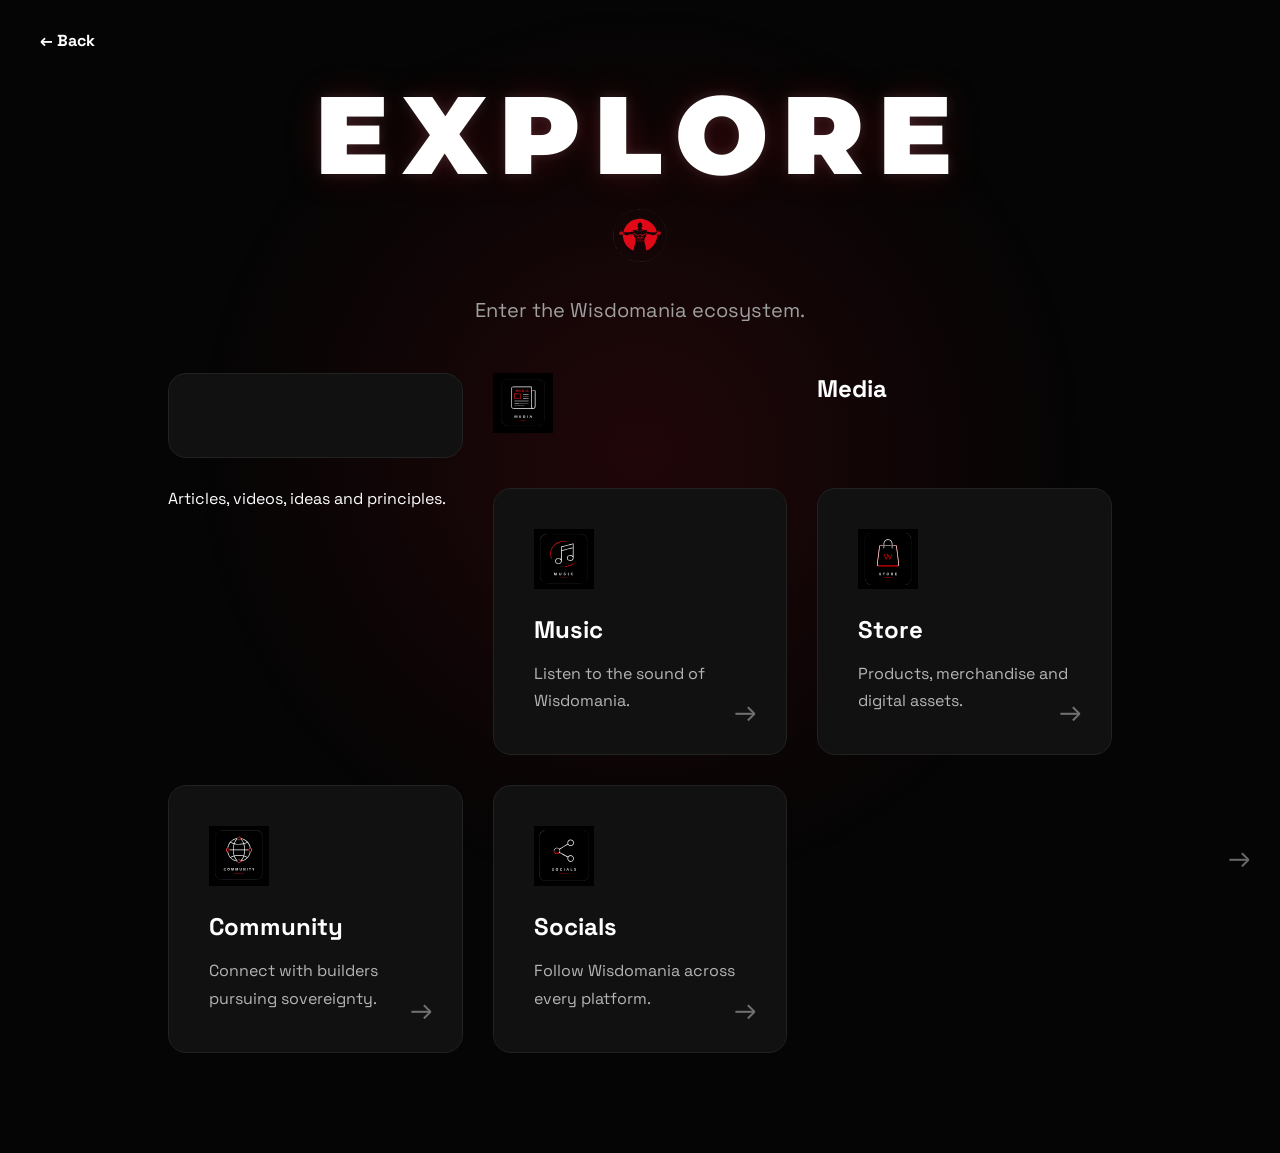
==== explore.html @ 597f0857 "Add Explore and Media pages" ====
<!DOCTYPE html>
<html lang="en">
<head>
<meta charset="UTF-8">
<meta name="viewport" content="width=device-width, initial-scale=1.0">

<title>Explore | Wisdomania</title>

<link rel="preconnect" href="https://fonts.googleapis.com">
<link href="https://fonts.googleapis.com/css2?family=Montserrat:wght@800;900&family=Space+Grotesk:wght@300;400;500;700&display=swap" rel="stylesheet">
<style>

*{
margin:0;
padding:0;
box-sizing:border-box;
}

body{
background:#050505;
color:white;
font-family:"Space Grotesk",sans-serif;
overflow-x:hidden;
}

body::before{

content:"";

position:fixed;

top:50%;
left:50%;

width:900px;
height:900px;

transform:translate(-50%,-50%);

background:radial-gradient(circle,
rgba(193,18,31,.15),
transparent 70%);

pointer-events:none;

z-index:-1;

animation:pulse 8s ease-in-out infinite;

}

@keyframes pulse{

0%,100%{
transform:translate(-50%,-50%) scale(1);
}

50%{
transform:translate(-50%,-50%) scale(1.1);
}

}

header{

text-align:center;

padding:80px 20px 50px;

}

.explore-title{
    font-family: "Montserrat", sans-serif;
    font-size: 110px;
    font-weight: 900;
    letter-spacing: 14px;
    text-transform: uppercase;
    line-height: 1;
    color: #ffffff;
    text-align: center;
    margin-bottom: 12px;
    text-shadow:
        0 0 12px rgba(255,255,255,.12),
        0 0 35px rgba(193,18,31,.22);
}

.explore-logo{

width:70px;

display:block;

margin:0 auto 25px;

animation:logoGlow 4s ease-in-out infinite;

}

header p{

font-size:20px;

color:#a0a0a0;

}

@keyframes logoGlow{

0%{
filter:drop-shadow(0 0 0px #c1121f);
}

50%{
filter:drop-shadow(0 0 22px #c1121f);
}

100%{
filter:drop-shadow(0 0 0px #c1121f);
}

}

.grid{

max-width:1200px;

margin:auto;

padding:0 10% 100px;

display:grid;

grid-template-columns:repeat(auto-fit,minmax(280px,1fr));

gap:30px;

}

.card{

background:#111;

border:1px solid #222;

border-radius:18px;

padding:40px;

text-decoration:none;

color:white;

transition:.35s;

position:relative;

overflow:hidden;

}

.card:hover{

transform:translateY(-8px);

border-color:#c1121f;

box-shadow:0 20px 45px rgba(193,18,31,.25);

}

.icon{
    width:60px;
    height:60px;
    margin-bottom:25px;
    display:block;
    transition:.35s;
}

.card:hover .icon{
    transform:scale(1.08);
    filter:drop-shadow(0 0 12px rgba(193,18,31,.45));
}

.card h2{

margin-bottom:15px;

}

.card p{

color:#b5b5b5;

line-height:1.7;

}

.arrow{

position:absolute;

right:30px;

bottom:25px;

font-size:28px;

opacity:.4;

transition:.3s;

}

.card:hover .arrow{

transform:translateX(8px);

opacity:1;

}

.back{

position:fixed;

top:30px;

left:40px;

text-decoration:none;

color:white;

font-weight:700;

}

.back:hover{

color:#c1121f;

}

</style>

</head>

<body>

<a href="index.html" class="back">← Back</a>

<header>

<h1 class="explore-title">EXPLORE</h1>

<img src="Images/logo.svg" alt="Wisdomania Logo" class="explore-logo">

<p>Enter the Wisdomania ecosystem.</p>

</header>

<section class="grid">

<a href="media.html" class="card"></a>

<img src="Images/icons/media.svg" alt="Media" class="icon">

<h2>Media</h2>

<p>Articles, videos, ideas and principles.</p>

<div class="arrow">→</div>

</a>

<a href="https://audiomack.com/" target="_blank" class="card">

<img src="Images/icons/music.svg" alt="Music" class="icon">

<h2>Music</h2>

<p>Listen to the sound of Wisdomania.</p>

<div class="arrow">→</div>

</a>

<a href="#" class="card">

<img src="Images/icons/store.svg" alt="Store" class="icon">

<h2>Store</h2>

<p>Products, merchandise and digital assets.</p>

<div class="arrow">→</div>

</a>

<a href="#" class="card">

<img src="Images/icons/community.svg" alt="Community" class="icon">

<h2>Community</h2>

<p>Connect with builders pursuing sovereignty.</p>

<div class="arrow">→</div>

</a>

<a href="#" class="card">

<img src="Images/icons/socials.svg" alt="Socials" class="icon">

<h2>Socials</h2>

<p>Follow Wisdomania across every platform.</p>

<div class="arrow">→</div>

</a>

</section>

</body>
</html>
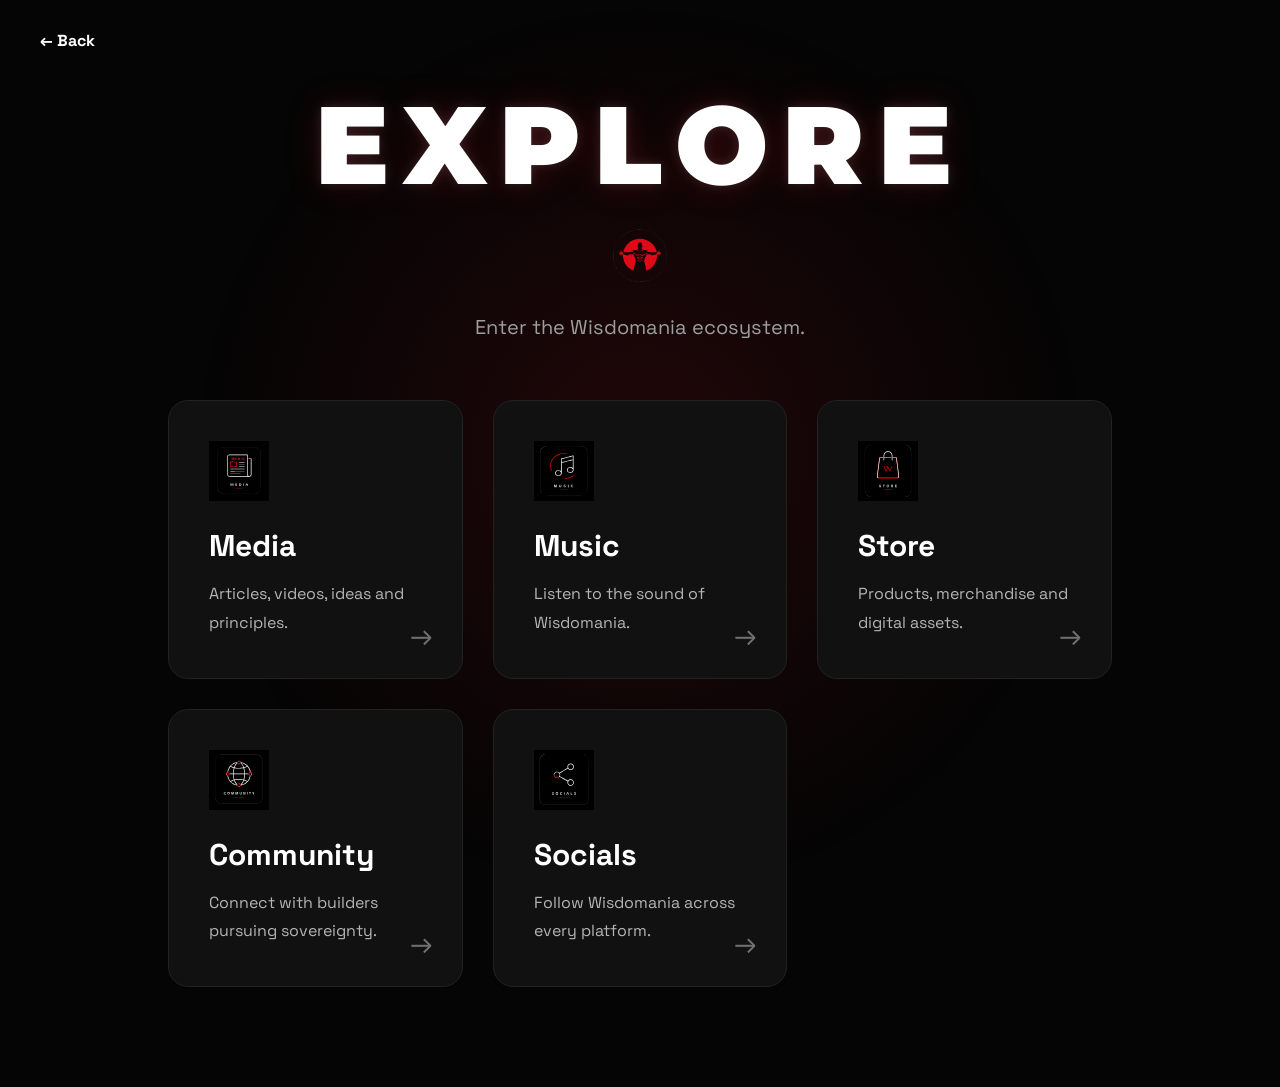
==== commit d69581e4: "Fix script" ====
--- a/explore.html
+++ b/explore.html
@@ -1,6 +1,8 @@
 <!DOCTYPE html>
 <html lang="en">
+
 <head>
+
 <meta charset="UTF-8">
 <meta name="viewport" content="width=device-width, initial-scale=1.0">
 
@@ -8,6 +10,7 @@
 
 <link rel="preconnect" href="https://fonts.googleapis.com">
 <link href="https://fonts.googleapis.com/css2?family=Montserrat:wght@800;900&family=Space+Grotesk:wght@300;400;500;700&display=swap" rel="stylesheet">
+
 <style>
 
 *{
@@ -18,35 +21,23 @@
 
 body{
 background:#050505;
-color:white;
+color:#fff;
 font-family:"Space Grotesk",sans-serif;
 overflow-x:hidden;
 }
 
 body::before{
-
 content:"";
-
 position:fixed;
-
 top:50%;
 left:50%;
-
 width:900px;
 height:900px;
-
 transform:translate(-50%,-50%);
-
-background:radial-gradient(circle,
-rgba(193,18,31,.15),
-transparent 70%);
-
+background:radial-gradient(circle,rgba(193,18,31,.15),transparent 70%);
 pointer-events:none;
-
 z-index:-1;
-
 animation:pulse 8s ease-in-out infinite;
-
 }
 
 @keyframes pulse{
@@ -61,53 +52,53 @@
 
 }
 
+.back{
+position:fixed;
+top:30px;
+left:40px;
+text-decoration:none;
+color:#fff;
+font-weight:700;
+z-index:10;
+}
+
+.back:hover{
+color:#c1121f;
+}
+
 header{
-
 text-align:center;
-
-padding:80px 20px 50px;
-
+padding:90px 20px 60px;
 }
 
 .explore-title{
-    font-family: "Montserrat", sans-serif;
-    font-size: 110px;
-    font-weight: 900;
-    letter-spacing: 14px;
-    text-transform: uppercase;
-    line-height: 1;
-    color: #ffffff;
-    text-align: center;
-    margin-bottom: 12px;
-    text-shadow:
-        0 0 12px rgba(255,255,255,.12),
-        0 0 35px rgba(193,18,31,.22);
+font-family:"Montserrat",sans-serif;
+font-size:110px;
+font-weight:900;
+letter-spacing:14px;
+text-transform:uppercase;
+line-height:1;
+text-shadow:
+0 0 12px rgba(255,255,255,.12),
+0 0 35px rgba(193,18,31,.22);
 }
 
 .explore-logo{
-
 width:70px;
-
 display:block;
-
-margin:0 auto 25px;
-
+margin:22px auto;
 animation:logoGlow 4s ease-in-out infinite;
-
 }
 
 header p{
-
 font-size:20px;
-
-color:#a0a0a0;
-
+color:#9e9e9e;
 }
 
 @keyframes logoGlow{
 
 0%{
-filter:drop-shadow(0 0 0px #c1121f);
+filter:drop-shadow(0 0 0 #c1121f);
 }
 
 50%{
@@ -115,129 +106,101 @@
 }
 
 100%{
-filter:drop-shadow(0 0 0px #c1121f);
+filter:drop-shadow(0 0 0 #c1121f);
 }
 
 }
 
 .grid{
-
 max-width:1200px;
-
 margin:auto;
-
 padding:0 10% 100px;
-
 display:grid;
-
 grid-template-columns:repeat(auto-fit,minmax(280px,1fr));
-
 gap:30px;
-
 }
 
 .card{
-
 background:#111;
-
 border:1px solid #222;
-
-border-radius:18px;
-
+border-radius:20px;
 padding:40px;
-
 text-decoration:none;
-
-color:white;
-
+color:#fff;
+position:relative;
+overflow:hidden;
+
+opacity:0;
+transform:translateY(50px) scale(.96);
+transition:
+transform .4s,
+box-shadow .4s,
+border-color .4s,
+opacity .6s;
+}
+
+.card:hover{
+transform:translateY(-10px);
+border-color:#c1121f;
+box-shadow:0 20px 45px rgba(193,18,31,.25);
+}
+
+.icon{
+width:60px;
+height:60px;
+margin-bottom:25px;
+display:block;
 transition:.35s;
-
-position:relative;
-
-overflow:hidden;
-
-}
-
-.card:hover{
-
-transform:translateY(-8px);
-
-border-color:#c1121f;
-
-box-shadow:0 20px 45px rgba(193,18,31,.25);
-
-}
-
-.icon{
-    width:60px;
-    height:60px;
-    margin-bottom:25px;
-    display:block;
-    transition:.35s;
 }
 
 .card:hover .icon{
-    transform:scale(1.08);
-    filter:drop-shadow(0 0 12px rgba(193,18,31,.45));
+transform:scale(1.08);
+filter:drop-shadow(0 0 12px rgba(193,18,31,.45));
 }
 
 .card h2{
-
 margin-bottom:15px;
-
+font-size:30px;
 }
 
 .card p{
-
+line-height:1.8;
 color:#b5b5b5;
-
-line-height:1.7;
-
 }
 
 .arrow{
-
 position:absolute;
-
 right:30px;
-
 bottom:25px;
-
 font-size:28px;
-
 opacity:.4;
-
 transition:.3s;
-
 }
 
 .card:hover .arrow{
-
 transform:translateX(8px);
-
 opacity:1;
-
+}
+
+@media(max-width:768px){
+
+.explore-title{
+font-size:60px;
+letter-spacing:8px;
+}
+
+.explore-logo{
+width:55px;
 }
 
 .back{
-
-position:fixed;
-
-top:30px;
-
-left:40px;
-
-text-decoration:none;
-
-color:white;
-
-font-weight:700;
-
-}
-
-.back:hover{
-
-color:#c1121f;
+left:20px;
+top:20px;
+}
+
+.grid{
+padding:0 20px 60px;
+}
 
 }
 
@@ -261,9 +224,9 @@
 
 <section class="grid">
 
-<a href="media.html" class="card"></a>
-
-<img src="Images/icons/media.svg" alt="Media" class="icon">
+<a href="media.html" class="card">
+
+<img src="Images/icons/media.svg" class="icon" alt="Media">
 
 <h2>Media</h2>
 
@@ -275,7 +238,7 @@
 
 <a href="https://audiomack.com/" target="_blank" class="card">
 
-<img src="Images/icons/music.svg" alt="Music" class="icon">
+<img src="Images/icons/music.svg" class="icon" alt="Music">
 
 <h2>Music</h2>
 
@@ -287,7 +250,7 @@
 
 <a href="#" class="card">
 
-<img src="Images/icons/store.svg" alt="Store" class="icon">
+<img src="Images/icons/store.svg" class="icon" alt="Store">
 
 <h2>Store</h2>
 
@@ -299,7 +262,7 @@
 
 <a href="#" class="card">
 
-<img src="Images/icons/community.svg" alt="Community" class="icon">
+<img src="Images/icons/community.svg" class="icon" alt="Community">
 
 <h2>Community</h2>
 
@@ -311,7 +274,7 @@
 
 <a href="#" class="card">
 
-<img src="Images/icons/socials.svg" alt="Socials" class="icon">
+<img src="Images/icons/socials.svg" class="icon" alt="Socials">
 
 <h2>Socials</h2>
 
@@ -323,5 +286,29 @@
 
 </section>
 
+<script>
+
+const cards=document.querySelectorAll(".card");
+
+const observer=new IntersectionObserver((entries)=>{
+
+entries.forEach(entry=>{
+
+if(entry.isIntersecting){
+
+entry.target.style.opacity="1";
+entry.target.style.transform="translateY(0) scale(1)";
+
+}
+
+});
+
+},{threshold:.15});
+
+cards.forEach(card=>observer.observe(card));
+
+</script>
+
 </body>
+
 </html>
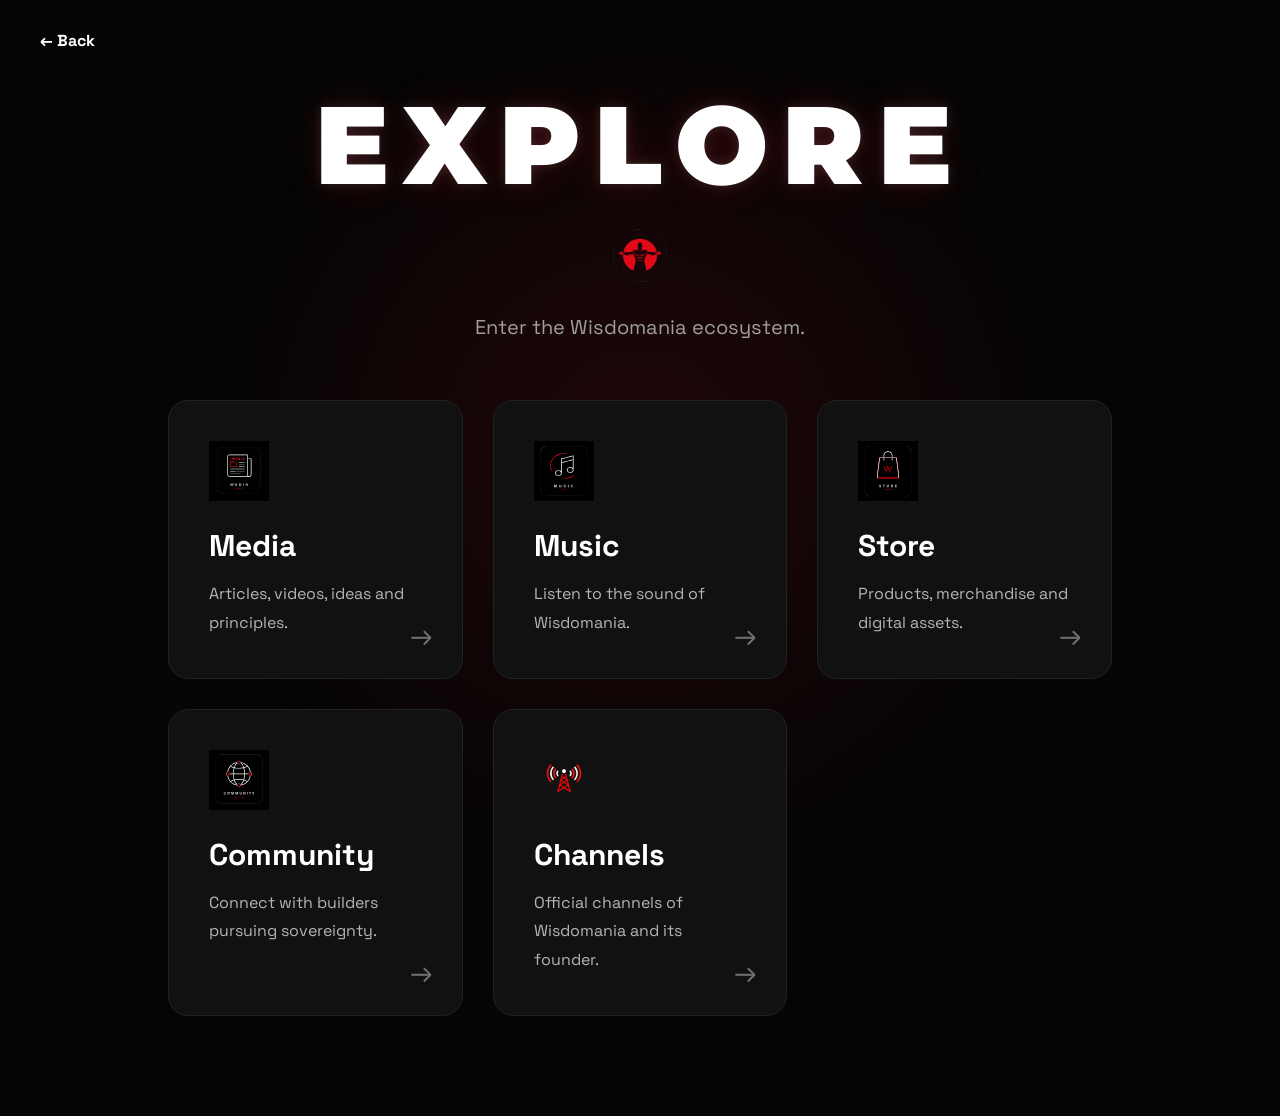
==== commit 48ab747c: "Update Channels page with social links" ====
--- a/explore.html
+++ b/explore.html
@@ -236,13 +236,25 @@
 
 </a>
 
-<a href="https://audiomack.com/" target="_blank" class="card">
-
-<img src="Images/icons/music.svg" class="icon" alt="Music">
-
-<h2>Music</h2>
-
-<p>Listen to the sound of Wisdomania.</p>
+<a href="https://audiomack.com/_jerriq" target="_blank" class="card">
+
+    <img src="Images/icons/music.svg" alt="Music" class="icon">
+
+    <h2>Music</h2>
+
+    <p>Listen to the sound of Wisdomania.</p>
+
+    <div class="arrow">→</div>
+
+</a>
+
+<a href="#" class="card">
+
+<img src="Images/icons/store.svg" class="icon" alt="Store">
+
+<h2>Store</h2>
+
+<p>Products, merchandise and digital assets.</p>
 
 <div class="arrow">→</div>
 
@@ -250,35 +262,23 @@
 
 <a href="#" class="card">
 
-<img src="Images/icons/store.svg" class="icon" alt="Store">
-
-<h2>Store</h2>
-
-<p>Products, merchandise and digital assets.</p>
+<img src="Images/icons/community.svg" class="icon" alt="Community">
+
+<h2>Community</h2>
+
+<p>Connect with builders pursuing sovereignty.</p>
 
 <div class="arrow">→</div>
 
 </a>
 
-<a href="#" class="card">
-
-<img src="Images/icons/community.svg" class="icon" alt="Community">
-
-<h2>Community</h2>
-
-<p>Connect with builders pursuing sovereignty.</p>
-
-<div class="arrow">→</div>
-
-</a>
-
-<a href="#" class="card">
-
-<img src="Images/icons/socials.svg" class="icon" alt="Socials">
-
-<h2>Socials</h2>
-
-<p>Follow Wisdomania across every platform.</p>
+<a href="channels.html" class="card">
+
+<img src="Images/icons/channels.svg" alt="Channels" class="icon">
+
+<h2>Channels</h2>
+
+<p>Official channels of Wisdomania and its founder.</p>
 
 <div class="arrow">→</div>
 
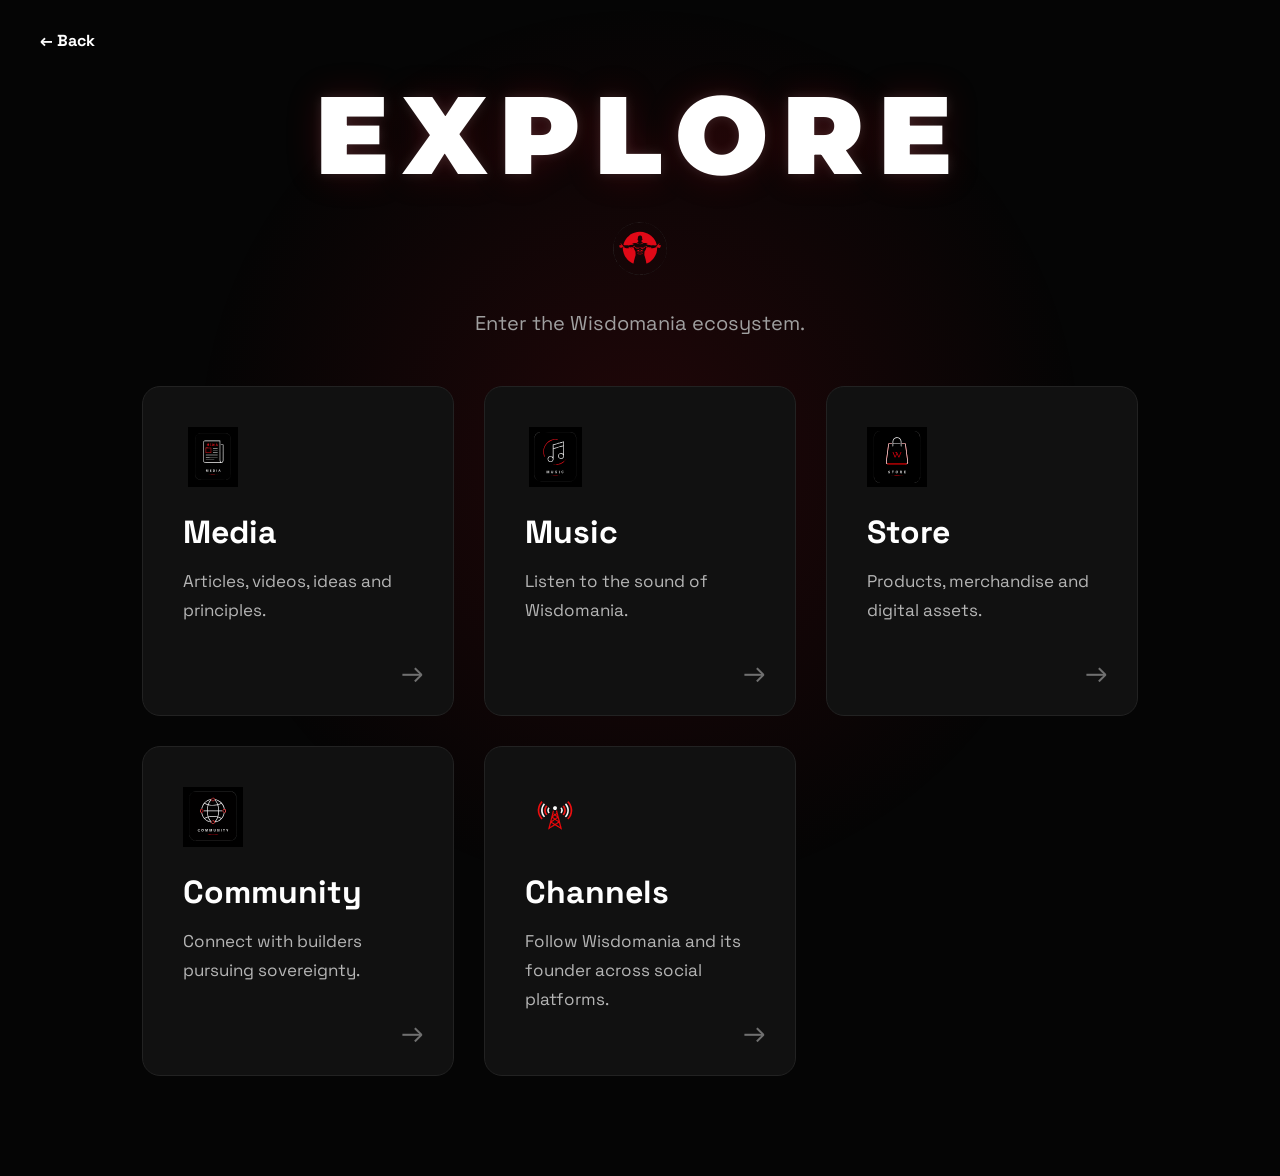
==== commit 0bb726e9: "Connect Community to Discord" ====
--- a/explore.html
+++ b/explore.html
@@ -9,198 +9,318 @@
 <title>Explore | Wisdomania</title>
 
 <link rel="preconnect" href="https://fonts.googleapis.com">
+
 <link href="https://fonts.googleapis.com/css2?family=Montserrat:wght@800;900&family=Space+Grotesk:wght@300;400;500;700&display=swap" rel="stylesheet">
 
 <style>
 
 *{
-margin:0;
-padding:0;
-box-sizing:border-box;
+    margin:0;
+    padding:0;
+    box-sizing:border-box;
+}
+
+html{
+    scroll-behavior:smooth;
 }
 
 body{
-background:#050505;
-color:#fff;
-font-family:"Space Grotesk",sans-serif;
-overflow-x:hidden;
-}
+    background:#050505;
+    color:white;
+    font-family:"Space Grotesk",sans-serif;
+    overflow-x:hidden;
+}
+
+/* BACKGROUND */
 
 body::before{
-content:"";
-position:fixed;
-top:50%;
-left:50%;
-width:900px;
-height:900px;
-transform:translate(-50%,-50%);
-background:radial-gradient(circle,rgba(193,18,31,.15),transparent 70%);
-pointer-events:none;
-z-index:-1;
-animation:pulse 8s ease-in-out infinite;
+    content:"";
+    position:fixed;
+    top:50%;
+    left:50%;
+    width:900px;
+    height:900px;
+    transform:translate(-50%,-50%);
+    background:radial-gradient(
+        circle,
+        rgba(193,18,31,.15),
+        transparent 70%
+    );
+    pointer-events:none;
+    z-index:-1;
 }
 
 @keyframes pulse{
 
-0%,100%{
-transform:translate(-50%,-50%) scale(1);
-}
-
-50%{
-transform:translate(-50%,-50%) scale(1.1);
-}
-
-}
+    0%,100%{
+        transform:translate(-50%,-50%) scale(1);
+    }
+
+    50%{
+        transform:translate(-50%,-50%) scale(1.1);
+    }
+
+}
+
+/* HEADER */
+
+header{
+    text-align:center;
+    padding:80px 20px 50px;
+}
+
+.explore-title{
+    font-family:"Montserrat",sans-serif;
+    font-size:clamp(58px,10vw,110px);
+    font-weight:900;
+    letter-spacing:14px;
+    text-transform:uppercase;
+    line-height:1;
+    color:#fff;
+    text-align:center;
+    margin-bottom:25px;
+    text-shadow:
+        0 0 12px rgba(255,255,255,.12),
+        0 0 35px rgba(193,18,31,.22);
+}
+
+.explore-logo{
+    width:70px;
+    display:block;
+    margin:0 auto 25px;
+    animation:logoGlow 4s ease-in-out infinite;
+}
+
+header p{
+    font-size:20px;
+    color:#a0a0a0;
+}
+
+@keyframes logoGlow{
+
+    0%{
+        filter:drop-shadow(0 0 0 #c1121f);
+    }
+
+    50%{
+        filter:drop-shadow(0 0 22px #c1121f);
+    }
+
+    100%{
+        filter:drop-shadow(0 0 0 #c1121f);
+    }
+
+}
+
+/* GRID */
+
+.grid{
+    max-width:1200px;
+    margin:auto;
+    padding:0 8% 100px;
+
+    display:grid;
+
+    grid-template-columns:
+        repeat(auto-fit,minmax(280px,1fr));
+
+    gap:30px;
+}
+
+/* CARDS */
+
+.card{
+    background:#111;
+
+    border:1px solid #222;
+
+    border-radius:18px;
+
+    padding:40px;
+
+    text-decoration:none;
+
+    color:white;
+
+    transition:.35s;
+
+    position:relative;
+
+    overflow:hidden;
+
+    min-height:330px;
+
+    display:flex;
+
+    flex-direction:column;
+
+    justify-content:flex-start;
+}
+
+.card:hover{
+    transform:translateY(-8px);
+
+    border-color:#c1121f;
+
+    box-shadow:
+        0 20px 45px rgba(193,18,31,.25);
+}
+
+/* ICON */
+
+.icon{
+    width:60px;
+    height:60px;
+
+    margin-bottom:25px;
+
+    display:block;
+
+    object-fit:contain;
+
+    transition:.35s;
+}
+
+.card:hover .icon{
+    transform:scale(1.08);
+
+    filter:
+        drop-shadow(
+            0 0 12px rgba(193,18,31,.45)
+        );
+}
+
+/* CARD TEXT */
+
+.card h2{
+    font-size:32px;
+    margin-bottom:15px;
+}
+
+.card p{
+    color:#b5b5b5;
+
+    line-height:1.7;
+
+    font-size:17px;
+
+    max-width:350px;
+}
+
+/* ARROW */
+
+.arrow{
+    position:absolute;
+
+    right:30px;
+    bottom:25px;
+
+    font-size:28px;
+
+    opacity:.4;
+
+    transition:.3s;
+}
+
+.card:hover .arrow{
+    transform:translateX(8px);
+
+    opacity:1;
+}
+
+/* BACK BUTTON */
 
 .back{
-position:fixed;
-top:30px;
-left:40px;
-text-decoration:none;
-color:#fff;
-font-weight:700;
-z-index:10;
+    position:fixed;
+
+    top:30px;
+    left:40px;
+
+    text-decoration:none;
+
+    color:white;
+
+    font-weight:700;
+
+    z-index:10;
+
+    transition:.3s;
 }
 
 .back:hover{
-color:#c1121f;
-}
-
-header{
-text-align:center;
-padding:90px 20px 60px;
-}
-
-.explore-title{
-font-family:"Montserrat",sans-serif;
-font-size:110px;
-font-weight:900;
-letter-spacing:14px;
-text-transform:uppercase;
-line-height:1;
-text-shadow:
-0 0 12px rgba(255,255,255,.12),
-0 0 35px rgba(193,18,31,.22);
-}
-
-.explore-logo{
-width:70px;
-display:block;
-margin:22px auto;
-animation:logoGlow 4s ease-in-out infinite;
-}
-
-header p{
-font-size:20px;
-color:#9e9e9e;
-}
-
-@keyframes logoGlow{
-
-0%{
-filter:drop-shadow(0 0 0 #c1121f);
-}
-
-50%{
-filter:drop-shadow(0 0 22px #c1121f);
-}
-
-100%{
-filter:drop-shadow(0 0 0 #c1121f);
-}
-
-}
-
-.grid{
-max-width:1200px;
-margin:auto;
-padding:0 10% 100px;
-display:grid;
-grid-template-columns:repeat(auto-fit,minmax(280px,1fr));
-gap:30px;
-}
-
-.card{
-background:#111;
-border:1px solid #222;
-border-radius:20px;
-padding:40px;
-text-decoration:none;
-color:#fff;
-position:relative;
-overflow:hidden;
-
-opacity:0;
-transform:translateY(50px) scale(.96);
-transition:
-transform .4s,
-box-shadow .4s,
-border-color .4s,
-opacity .6s;
-}
-
-.card:hover{
-transform:translateY(-10px);
-border-color:#c1121f;
-box-shadow:0 20px 45px rgba(193,18,31,.25);
-}
-
-.icon{
-width:60px;
-height:60px;
-margin-bottom:25px;
-display:block;
-transition:.35s;
-}
-
-.card:hover .icon{
-transform:scale(1.08);
-filter:drop-shadow(0 0 12px rgba(193,18,31,.45));
-}
-
-.card h2{
-margin-bottom:15px;
-font-size:30px;
-}
-
-.card p{
-line-height:1.8;
-color:#b5b5b5;
-}
-
-.arrow{
-position:absolute;
-right:30px;
-bottom:25px;
-font-size:28px;
-opacity:.4;
-transition:.3s;
-}
-
-.card:hover .arrow{
-transform:translateX(8px);
-opacity:1;
-}
-
-@media(max-width:768px){
-
-.explore-title{
-font-size:60px;
-letter-spacing:8px;
-}
-
-.explore-logo{
-width:55px;
-}
-
-.back{
-left:20px;
-top:20px;
-}
-
-.grid{
-padding:0 20px 60px;
-}
+    color:#c1121f;
+}
+
+/* MOBILE */
+
+@media(max-width:600px){
+
+    header{
+        padding:90px 20px 45px;
+    }
+
+    .explore-title{
+        font-size:clamp(48px,15vw,75px);
+        letter-spacing:6px;
+        margin-bottom:20px;
+    }
+
+    .explore-logo{
+        width:60px;
+        margin-bottom:20px;
+    }
+
+    header p{
+        font-size:16px;
+    }
+
+    .grid{
+        grid-template-columns:1fr;
+
+        padding:
+            0 6% 70px;
+
+        gap:25px;
+    }
+
+    .card{
+        min-height:320px;
+
+        padding:35px;
+    }
+
+    .card h2{
+        font-size:30px;
+    }
+
+    .card p{
+        font-size:16px;
+    }
+
+    .back{
+        top:20px;
+        left:25px;
+    }
+
+}
+
+/* SMALL PHONES */
+
+@media(max-width:380px){
+
+    .explore-title{
+        font-size:43px;
+        letter-spacing:4px;
+    }
+
+    .card{
+        padding:28px;
+        min-height:300px;
+    }
+
+    .card h2{
+        font-size:27px;
+    }
 
 }
 
@@ -214,101 +334,143 @@
 
 <header>
 
-<h1 class="explore-title">EXPLORE</h1>
-
-<img src="Images/logo.svg" alt="Wisdomania Logo" class="explore-logo">
-
-<p>Enter the Wisdomania ecosystem.</p>
+<h1 class="explore-title">
+EXPLORE
+</h1>
+
+<img
+    src="Images/logo.svg"
+    alt="Wisdomania Logo"
+    class="explore-logo"
+>
+
+<p>
+Enter the Wisdomania ecosystem.
+</p>
 
 </header>
 
+
 <section class="grid">
 
+
+<!-- MEDIA -->
+
 <a href="media.html" class="card">
 
-<img src="Images/icons/media.svg" class="icon" alt="Media">
-
-<h2>Media</h2>
-
-<p>Articles, videos, ideas and principles.</p>
-
-<div class="arrow">→</div>
+    <img
+        src="Images/icons/media.svg"
+        alt="Media"
+        class="icon"
+    >
+
+    <h2>Media</h2>
+
+    <p>
+        Articles, videos, ideas and principles.
+    </p>
+
+    <div class="arrow">→</div>
 
 </a>
 
-<a href="https://audiomack.com/_jerriq" target="_blank" class="card">
-
-    <img src="Images/icons/music.svg" alt="Music" class="icon">
+
+<!-- MUSIC -->
+
+<a
+    href="https://audiomack.com/_jerriq"
+    target="_blank"
+    rel="noopener noreferrer"
+    class="card"
+>
+
+    <img
+        src="Images/icons/music.svg"
+        alt="Music"
+        class="icon"
+    >
 
     <h2>Music</h2>
 
-    <p>Listen to the sound of Wisdomania.</p>
+    <p>
+        Listen to the sound of Wisdomania.
+    </p>
 
     <div class="arrow">→</div>
 
 </a>
 
+
+<!-- STORE -->
+
 <a href="#" class="card">
 
-<img src="Images/icons/store.svg" class="icon" alt="Store">
-
-<h2>Store</h2>
-
-<p>Products, merchandise and digital assets.</p>
-
-<div class="arrow">→</div>
+    <img
+        src="Images/icons/store.svg"
+        alt="Store"
+        class="icon"
+    >
+
+    <h2>Store</h2>
+
+    <p>
+        Products, merchandise and digital assets.
+    </p>
+
+    <div class="arrow">→</div>
 
 </a>
 
-<a href="#" class="card">
-
-<img src="Images/icons/community.svg" class="icon" alt="Community">
-
-<h2>Community</h2>
-
-<p>Connect with builders pursuing sovereignty.</p>
-
-<div class="arrow">→</div>
+
+<!-- COMMUNITY -->
+
+<a
+    href="https://discord.gg/w9a3usaMR"
+    target="_blank"
+    rel="noopener noreferrer"
+    class="card"
+>
+
+    <img
+        src="Images/icons/community.svg"
+        alt="Community"
+        class="icon"
+    >
+
+    <h2>Community</h2>
+
+    <p>
+        Connect with builders pursuing sovereignty.
+    </p>
+
+    <div class="arrow">→</div>
 
 </a>
 
+
+<!-- CHANNELS -->
+
 <a href="channels.html" class="card">
 
-<img src="Images/icons/channels.svg" alt="Channels" class="icon">
-
-<h2>Channels</h2>
-
-<p>Official channels of Wisdomania and its founder.</p>
-
-<div class="arrow">→</div>
+    <img
+        src="Images/icons/channels.svg"
+        alt="Channels"
+        class="icon"
+    >
+
+    <h2>Channels</h2>
+
+    <p>
+        Follow Wisdomania and its founder across social platforms.
+    </p>
+
+    <div class="arrow">→</div>
 
 </a>
 
+
 </section>
 
-<script>
-
-const cards=document.querySelectorAll(".card");
-
-const observer=new IntersectionObserver((entries)=>{
-
-entries.forEach(entry=>{
-
-if(entry.isIntersecting){
-
-entry.target.style.opacity="1";
-entry.target.style.transform="translateY(0) scale(1)";
-
-}
-
-});
-
-},{threshold:.15});
-
-cards.forEach(card=>observer.observe(card));
-
-</script>
-
 </body>
 
 </html>
